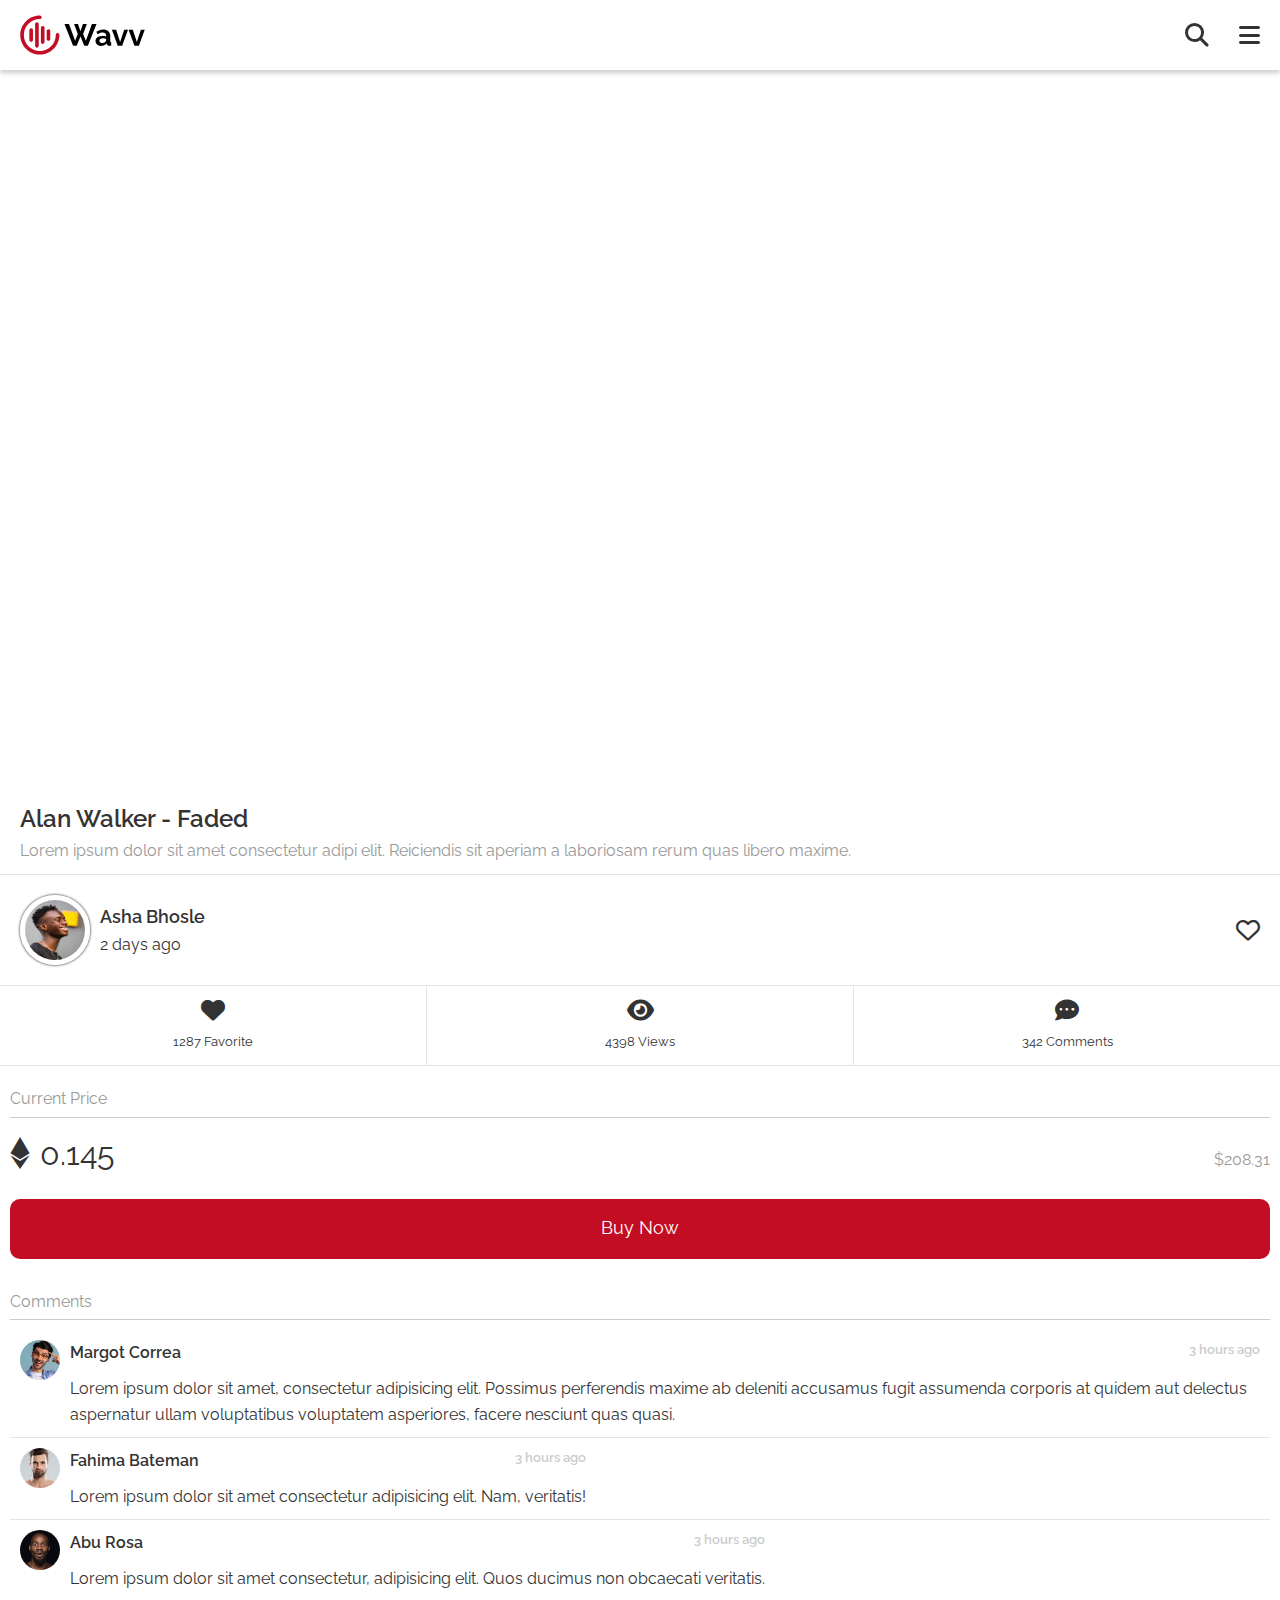
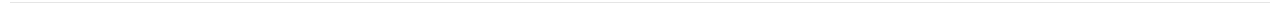
==== content.html @ c04524f1 "copy basic file" ====
<!DOCTYPE html>
<html lang="en">
<head>
  <meta charset="UTF-8">
  <meta http-equiv="X-UA-Compatible" content="IE=edge">
  <meta name="viewport" content="width=device-width, initial-scale=1.0">
  <link rel="preconnect" href="https://fonts.googleapis.com">
  <link rel="preconnect" href="https://fonts.gstatic.com" crossorigin>
  <link href="https://fonts.googleapis.com/css2?family=Raleway:wght@400;700;900&display=swap" rel="stylesheet">
  <link rel="stylesheet" href="https://cdnjs.cloudflare.com/ajax/libs/font-awesome/6.1.1/css/all.min.css">
  <link rel="stylesheet" href="css/style.css">
  <link rel="icon" type="image/x-icon" href="favicon.svg">
  <title>Wavv - Demo Page</title>
</head>
<body>
  
  <header>
    <a href="index.html"><img src="img/logo.svg" alt=""></a>
    <i class="fa-solid fa-magnifying-glass"></i>
    <i class="fa-solid fa-bars"></i>
  </header>

  <div class="content-video">
    <iframe src="https://www.youtube.com/embed/CpJNJ5SI6Gs" title="YouTube video player" frameborder="0" allow="accelerometer; autoplay; clipboard-write; encrypted-media; gyroscope; picture-in-picture" allowfullscreen></iframe>
  </div>

  <main class="content">
    
    <div class="con-title">
      <h2>Alan Walker - Faded</h2>
      <p>Lorem ipsum dolor sit amet consectetur adipi elit. Reiciendis sit aperiam a laboriosam rerum quas libero maxime.</p>
    </div>

    <div class="con-user">
      <img src="img/head3.jpg" alt="">
      <div>
        <h3>Asha Bhosle</h3>
        <span>2 days ago</span>
      </div>
      <i class="fa-regular fa-heart"></i>
    </div>

    <ul class="con-btns">
      <li><a href="javascript:;">
        <i class="fa-solid fa-heart"></i>
        <b>1287 Favorite</b>
      </a>
    </li>
      <li><a href="javascript:;">
        <i class="fa-solid fa-eye"></i>
        <b>4398 Views</b>
      </a>
    </li>
      <li><a href="javascript:;">
        <i class="fa-solid fa-comment-dots"></i>
        <b>342 Comments</b>
      </a>
    </li>
    </ul>

    <div class="con-price">
      <h2 class="block-title">Current Price</h2>
      <i class="fa-brands fa-ethereum"></i>
      <p>0.145</p>
      <span>$208.31</span>
    </div>

    <button class="con-buy">Buy Now</button>

    <div class="comments"><!--comments-->

      <h2 class="block-title">Comments</h2>

      <!-- item block -->
      <div class="com-item">
        <img src="img/head1.jpg" alt="">
        <div>
          <h3>Margot Correa<span>3 hours ago</span></h3>
          <p>Lorem ipsum dolor sit amet, consectetur adipisicing elit. Possimus perferendis maxime ab deleniti accusamus fugit assumenda corporis at quidem aut delectus aspernatur ullam voluptatibus voluptatem asperiores, facere nesciunt quas quasi.</p>
        </div>
      </div>

      <div class="com-item">
        <img src="img/head2.jpg" alt="">
        <div>
          <h3>Fahima Bateman<span>3 hours ago</span></h3>
          <p>Lorem ipsum dolor sit amet consectetur adipisicing elit. Nam, veritatis!</p>
        </div>
      </div>

      <div class="com-item">
        <img src="img/head4.jpg" alt="">
        <div>
          <h3>Abu Rosa<span>3 hours ago</span></h3>
          <p>Lorem ipsum dolor sit amet consectetur, adipisicing elit. Quos ducimus non obcaecati veritatis.</p>
        </div>
      </div>


    </div><!--comments end-->

  </main>

</body>
</html>
---- css/style.css ----
@import url('reset.css');

body{
  font-family: 'Raleway', sans-serif;
  font-size: 16px;
  color: #333;
  line-height: 1.6;
}

*{
  box-sizing: border-box;
}

input, textarea, button{
  font-family: 'Raleway', sans-serif;
  font-size: 16px;
  line-height: 1.6;
}

:root{
  --pri-color: #c30d22;
}

.block-title{
  color: #999;
  border-bottom: 1px solid #ccc;
  padding-bottom: 5px;
  margin-bottom: 10px;
}

.add-new{
  position: fixed;
  display: flex;
  align-items: center;
  justify-content: center;
  text-decoration: none;
  width: 60px;
  height: 60px;
  right: 30px;
  bottom: 50px;
  line-height: 1;
  font-size: 32px;
  z-index: 100;
  background-color: var(--pri-color);
  color: white;
  border-radius: 50%;
}

/* ------------------- Header ------------------- */
header{
  width: 100%;
  height: 70px;
  background-color: #fff;
  position: fixed;
  left: 0;
  top: 0;
  display: flex;
  align-items: center;
  padding: 0 20px;
  box-shadow: 0 3px 5px rgba(0,0,0,.2);
  z-index: 9999;
}

header img{
  display: block;
  height: 40px;
}

header i{
  font-size: 24px;
}

header i:first-of-type{
  margin-left: auto;
  margin-right: 30px;
}

/* ------------------- Main ------------------- */
main{
  padding: 10px;
  margin-top: 70px;
}

.event-ad{
  display: flex;
  flex-direction: column;
  justify-content: flex-end;
  height: 250px;
  position: relative;
  color: white;
  background-image: linear-gradient(rgba(0,0,0,.7), transparent), url(../img/event.jpg);
  background-size: cover;
  text-decoration: none;
  padding: 20px;
  margin-bottom: 20px;
}

.event-ad i{
  position: absolute;
  right: 20px;
  top: 20px;
  color: white;
  font-size: 24px;
  text-shadow: 0 0 3px black;
  opacity: .5;
}

.event-ad h3{
  font-size: 24px;
  font-weight: 600;
  text-shadow: 0 0 3px black;
}

.event-ad p{
  font-size: 13px;
}

/* ------------------- Top Albums ------------------- */
.top-albums{
  margin-bottom: 20px;
}

.top-albums ul{
  display: flex;
  flex-wrap: wrap;
  justify-content: space-between;
}

.top-albums li{
  flex-basis: calc(50% - 5px);
  margin-bottom: 10px;
}

.top-albums a{
  text-decoration: none;
  color: #333;
  display: flex;
  border: 1px solid #e5e5e5;
  padding: 5px;
  align-items: center;
  font-size: 13px;
}

.top-albums img{
  width: 20px;
  border-radius: 50%;
  margin-right: 10px;
}

.top-albums a:hover{
  background-color: var(--pri-color);
  color: white;
  border-color: var(--pri-color);
}

/* ------------------- List Items ------------------- */
.item{
  border: 1px solid #e5e5e5;
  border-radius: 10px;
  overflow: hidden;
  margin-bottom: 20px;
  background-color: #fff;
}

.item a{
  display: block;
  text-decoration: none;
  color: #333;
}

.item-cover{
  position: relative;
}

.item-cover i{
  position: absolute;
  font-size: 62px;
  color: var(--pri-color);
  left: 50%;
  top: 50%;
  transform: translate(-50%, -50%);
  text-shadow: 0 0 3px rgba(0,0,0,.5);
}

.item-cover img{
  display: block;
  width: 100%;
}

.item h2{
  margin: 10px;
  padding-bottom: 10px;
  font-size: 24px;
  font-weight: 600;
  border-bottom: 1px solid #e5e5e5;
}

.item-user{
  padding: 10px;
  display: flex;
  align-items: center;
}

.item-user img{
  width: 30px;
  border-radius: 50%;
  margin-right: 10px;
}

.item-user h3{
  font-weight: 600;
}

.item-user span{
  margin-left: auto;
  color: #ccc;
  font-size: 13px;
}

.item-des{
  padding: 10px;
}

.item-des p{
  color: #999;
}

/* ============================== Content Page =================================== */
.content{
  margin-top: 0;
  padding: 0;
}

.content-video{
  width: 100%;
  aspect-ratio: 16 / 9;
  margin-top: 70px;
}

.content-video iframe{
  display: block;
  width: 100%;
  height: 100%;
}

/* title */
.con-title{
  border-bottom: 1px solid #e5e5e5;
  padding: 10px 20px;
}

.con-title h2{
  font-size: 24px;
  font-weight: 600;
}

.con-title p{
  color: #999;
}

/* user */
.con-user{
  padding: 20px;
  display: flex;
  align-items: center;
  border-bottom: 1px solid #e5e5e5;
}

.con-user img{
  width: 60px;
  height: 60px;
  border-radius: 50%;
  margin-right: 10px;
  border: 5px solid white;
  box-shadow: 0 0 3px black;
  box-sizing: content-box;
}

.con-user h3{
  font-size: 18px;
  font-weight: 600;
}

.con-user span{
  line-height: 1;
}

.con-user i{
  margin-left: auto;
  font-size: 24px;
}

/* btn list */
.con-btns{
  display: flex;
  border-bottom: 1px solid #e5e5e5;
  height: 80px;
  margin-bottom: 20px;
}

.con-btns li{
  flex-basis: 0;
  flex-grow: 1;
  display: flex;
}

.con-btns li:not(:last-child){
  border-right: 1px solid #e5e5e5;
}

.con-btns a{
  flex-grow: 1;
  color: #333;
  text-decoration: none;
  display: flex;
  flex-direction: column;
  align-items: center;
  justify-content: center;
}

.con-btns i{
  font-size: 24px;
  margin-bottom: 10px;
}

.con-btns b{
  font-size: 13px;
}

/* Current Price */
.con-price{
  padding: 0 10px;
  display: flex;
  flex-wrap: wrap;
  align-items: baseline;
  margin-bottom: 20px;
}

.con-price h2{
  flex-basis: 100%;
}

.con-price i{
  font-size: 32px;
  margin-right: 10px;
}

.con-price p{
  font-size: 32px;
  margin-right: 10px;
}

.con-price span{
  color: #999;
  margin-left: auto;
}

/* buy button */
.con-buy{
  background-color: var(--pri-color);
  border: 0;
  color: white;
  font-size: 18px;
  border-radius: 10px;
  display: block;
  width: calc(100% - 20px);
  height: 60px;
  margin: 0 auto 20px;
}

/* Comments */
.comments{
  padding: 10px;
}

.com-item{
  display: flex;
  align-items: flex-start;
  border-bottom: 1px solid #e5e5e5;
  padding: 10px;
}

.com-item img{
  width: 40px;
  border-radius: 50%;
  margin-right: 10px;
}

.com-item div{}

.com-item h3{
  font-weight: 600;
  margin-bottom: 10px;
}

.com-item span{
  color: #ccc;
  font-size: 13px;
  float: right;
}

.com-item p{}

/* ============================== Upload Page =================================== */
.upload{
  margin-top: 80px;
}

/* File upload */
.file-upload-block{
  display: flex;
  justify-content: space-between;
  margin-bottom: 20px;
}

.file-upload-btn{
  display: block;
  width: 40%;
  height: 40px;
  background-color: var(--pri-color);
  color: white;
  border-radius: 5px;
  text-align: center;
  line-height: 40px;
}

.file-upload-block p{
  width: calc(60% - 10px);
  height: 40px;
  line-height: 40px;
  color: #ccc;
  white-space: nowrap;
  overflow: hidden;
  text-overflow: ellipsis;
}

/* Image upload */
.img-upload-block{
  margin-bottom: 20px;
}

.img-upload{
  display: flex;
  align-items: center;
  justify-content: center;
  height: 200px;
  border: 1px dashed #e5e5e5;
  background-color: #f6f6f6;
  text-align: center;
  line-height: 200px;
  color: #999;
}

.img-upload img{
  max-width: 100%;
  max-height: 100%;
}

/* Description */
.des-block{
  margin-bottom: 20px;
}

.des-title{
  display: block;
  width: 100%;
  height: 40px;
  border: 1px solid #ccc;
  border-radius: 5px;
  font-size: 18px;
  padding-left: 10px;
  margin-bottom: 10px;
}

.des-block textarea{
  display: block;
  width: 100%;
  height: 100px;
  border: 1px solid #ccc;
  border-radius: 5px;
  resize: none;
  padding: 10px;
}

.des-block ::placeholder{
  color: #ccc;
}

/* Price */
.upload-price{
  display: flex;
  align-items: center;
  margin-bottom: 20px;
}

.upload-price i{
  font-size: 24px;
  margin-right: 10px;
}

.upload-price input{
  width: 200px;
  flex-grow: 1;
  height: 40px;
  border: 1px solid #ccc;
  border-radius: 5px;
  padding-left: 10px;
}

.upload-price span{
  color: #999;
  margin-left: 20px;
}

.upload-submit{
  background-color: var(--pri-color);
  color: white;
  width: 100%;
  height: 60px;
  border: 0;
  border-radius: 10px;
  margin-top: 20px;
}

/* Send Button */
.upload-submit i{
  margin-right: 10px;
}
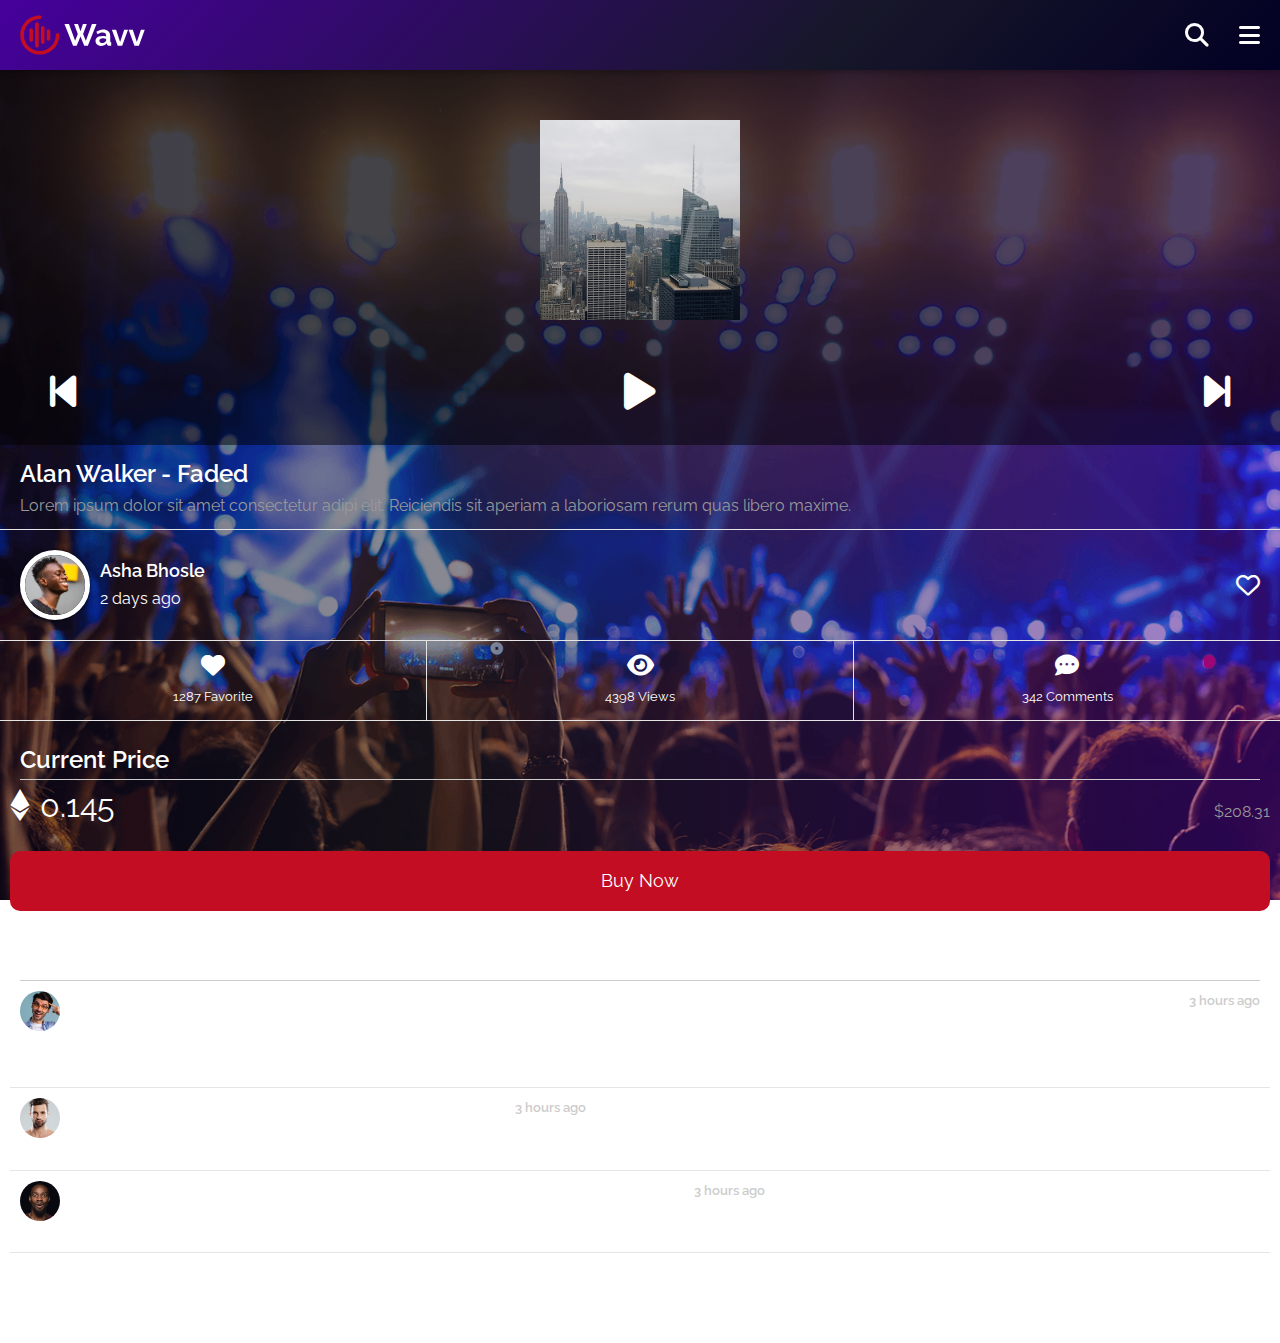
==== commit 6efb1049: "edit content page" ====
--- a/content.html
+++ b/content.html
@@ -15,13 +15,18 @@
 <body>
   
   <header>
-    <a href="index.html"><img src="img/logo.svg" alt=""></a>
+    <a href="index.html"><img src="img/logo_white.svg" alt=""></a>
     <i class="fa-solid fa-magnifying-glass"></i>
     <i class="fa-solid fa-bars"></i>
   </header>
 
   <div class="content-video">
-    <iframe src="https://www.youtube.com/embed/CpJNJ5SI6Gs" title="YouTube video player" frameborder="0" allow="accelerometer; autoplay; clipboard-write; encrypted-media; gyroscope; picture-in-picture" allowfullscreen></iframe>
+    <img src="img/top8.jpg" alt="">
+    <ul>
+      <li><i class="fa-solid fa-backward-step"></i></li>
+      <li><i class="fa-solid fa-play"></i></li>
+      <li><i class="fa-solid fa-forward-step"></i></li>
+    </ul>
   </div>
 
   <main class="content">
--- a/css/style.css
+++ b/css/style.css
@@ -3,12 +3,21 @@
 body{
   font-family: 'Raleway', sans-serif;
   font-size: 16px;
-  color: #333;
+  color: #fff;
   line-height: 1.6;
+  background: url(../img/html_bg.png), linear-gradient(90deg, rgba(2,0,36,1) 0%, rgba(23,23,42,1) 35%, rgba(70,0,156,1) 100%);
+  background-size: cover;
+  background-position: center 0;
+  background-attachment: fixed;
 }
 
 *{
   box-sizing: border-box;
+}
+
+a{
+  color: white;
+  text-decoration: none;
 }
 
 input, textarea, button{
@@ -22,10 +31,10 @@
 }
 
 .block-title{
-  color: #999;
   border-bottom: 1px solid #ccc;
-  padding-bottom: 5px;
-  margin-bottom: 10px;
+  font-size: 24px;
+  margin: 0 10px;
+  font-weight: 600;
 }
 
 .add-new{
@@ -50,7 +59,7 @@
 header{
   width: 100%;
   height: 70px;
-  background-color: #fff;
+  background: linear-gradient(-45deg, rgba(2,0,36,1) 0%, rgba(23,23,42,1) 35%, rgba(70,0,156,1) 100%);
   position: fixed;
   left: 0;
   top: 0;
@@ -75,10 +84,65 @@
   margin-right: 30px;
 }
 
+/* ------------------- Player ------------------- */
+.player{
+  background-color: #fff;
+  background-image: linear-gradient(#fff 0%, #fff 80%, #e5e5e5 100%);
+  border-radius: 10px;
+  color: #333;
+  display: flex;
+  padding: 10px;
+  align-items: center;
+  position: fixed;
+  bottom: -80px;
+  left: 10px;
+  z-index: 100;
+  width: calc(100vw - 20px);
+  box-shadow: 0 0 5px 3px rgba(0,0,0,.5);
+  transition: .5s;
+}
+
+.player-cover{
+  width: 50px;
+  margin-right: 20px;
+}
+
+.player-wave{
+  margin-left: auto;
+  display: flex;
+}
+
+.player-wave img{
+  height: 30px;
+}
+
+.player-wave img:first-child{
+  margin-right: -5px;
+}
+
+.player-info{}
+
+.player-info h3{
+  font-weight: 600;
+}
+
+.player-info p{
+  font-size: 13px;
+  color: #999;
+}
+
+.player i{
+  font-size: 32px;
+  margin-left: 10px;
+}
+
+
+
+
 /* ------------------- Main ------------------- */
 main{
-  padding: 10px;
-  margin-top: 70px;
+  margin-top: 80px;
+  padding-bottom: 80px;
 }
 
 .event-ad{
@@ -92,7 +156,7 @@
   background-size: cover;
   text-decoration: none;
   padding: 20px;
-  margin-bottom: 20px;
+  margin: 0 10px 20px;
 }
 
 .event-ad i{
@@ -115,133 +179,141 @@
   font-size: 13px;
 }
 
-/* ------------------- Top Albums ------------------- */
-.top-albums{
-  margin-bottom: 20px;
-}
-
-.top-albums ul{
-  display: flex;
-  flex-wrap: wrap;
-  justify-content: space-between;
-}
-
-.top-albums li{
-  flex-basis: calc(50% - 5px);
-  margin-bottom: 10px;
-}
-
-.top-albums a{
-  text-decoration: none;
-  color: #333;
-  display: flex;
-  border: 1px solid #e5e5e5;
-  padding: 5px;
-  align-items: center;
-  font-size: 13px;
-}
-
-.top-albums img{
-  width: 20px;
-  border-radius: 50%;
-  margin-right: 10px;
-}
-
-.top-albums a:hover{
-  background-color: var(--pri-color);
-  color: white;
-  border-color: var(--pri-color);
-}
-
-/* ------------------- List Items ------------------- */
-.item{
-  border: 1px solid #e5e5e5;
-  border-radius: 10px;
-  overflow: hidden;
-  margin-bottom: 20px;
-  background-color: #fff;
-}
-
-.item a{
-  display: block;
-  text-decoration: none;
-  color: #333;
-}
-
-.item-cover{
+/* ------------------- List 1 style ------------------- */
+.list1{
+  display: flex;
+  padding: 20px;
+  max-width: 100%;
+  overflow: auto;
+  margin-bottom: 20px;
+}
+
+.list1::-webkit-scrollbar{
+  display: none;
+}
+
+.list1 li{
+  margin-right: 20px;
+}
+
+.list1 a{
+  display: block;
   position: relative;
 }
 
-.item-cover i{
+.list1 i{
+  font-size: 42px;
   position: absolute;
-  font-size: 62px;
-  color: var(--pri-color);
   left: 50%;
   top: 50%;
   transform: translate(-50%, -50%);
-  text-shadow: 0 0 3px rgba(0,0,0,.5);
-}
-
-.item-cover img{
-  display: block;
-  width: 100%;
-}
-
-.item h2{
-  margin: 10px;
-  padding-bottom: 10px;
-  font-size: 24px;
+  color: var(--pri-color);
+  text-shadow: 0 0 3px black;
+}
+
+.list1 img{
+  display: block;
+  width: 150px;
+  border-radius: 50%;
+  margin-bottom: 5px;
+}
+
+.list1 h3{
+  text-align: center;
+}
+
+/* ------------------- List 2 style ------------------- */
+.list2{
+  display: flex;
+  padding: 20px;
+  max-width: 100%;
+  overflow: auto;
+  margin-bottom: 20px;
+}
+
+.list2::-webkit-scrollbar{
+  display: none;
+}
+
+.list2 li{
+  margin-right: 20px;
+}
+
+.list2 a{
+  display: block;
+  position: relative;
+  background-color: #fff;
+  border: 3px solid white;
+}
+
+.list2 h3{
+  color: #333;
   font-weight: 600;
-  border-bottom: 1px solid #e5e5e5;
-}
-
-.item-user{
-  padding: 10px;
-  display: flex;
-  align-items: center;
-}
-
-.item-user img{
-  width: 30px;
+}
+
+.list2 p{
+  color: #999;
+  font-size: 13px;
+  text-align: center;
+}
+
+.list2 i{
+  font-size: 42px;
+  position: absolute;
+  left: 50%;
+  top: 50%;
+  transform: translate(-50%, -50%);
+  color: var(--pri-color);
+  text-shadow: 0 0 3px black;
+}
+
+.list2 img{
+  display: block;
+  width: 150px;
   border-radius: 50%;
-  margin-right: 10px;
-}
-
-.item-user h3{
-  font-weight: 600;
-}
-
-.item-user span{
-  margin-left: auto;
-  color: #ccc;
-  font-size: 13px;
-}
-
-.item-des{
-  padding: 10px;
-}
-
-.item-des p{
-  color: #999;
-}
+}
+
+.list2 h3{
+  text-align: center;
+}
+
+.square-image img{
+  border-radius: 0;
+}
+
+
+
+
 
 /* ============================== Content Page =================================== */
 .content{
   margin-top: 0;
-  padding: 0;
 }
 
 .content-video{
-  width: 100%;
-  aspect-ratio: 16 / 9;
+  background-color: rgba(0,0,0,.5);
+  padding: 50px 0 30px;
   margin-top: 70px;
 }
 
-.content-video iframe{
-  display: block;
-  width: 100%;
-  height: 100%;
-}
+.content-video img{
+  display: block;
+  width: 200px;
+  margin: 0 auto;
+}
+
+.content-video ul{
+  display: flex;
+  justify-content: space-between;
+  padding: 50px 50px 0;
+}
+
+.content-video li{}
+
+.content-video i{
+  font-size: 42px;
+}
+
 
 /* title */
 .con-title{
@@ -310,7 +382,7 @@
 
 .con-btns a{
   flex-grow: 1;
-  color: #333;
+  color: #fff;
   text-decoration: none;
   display: flex;
   flex-direction: column;
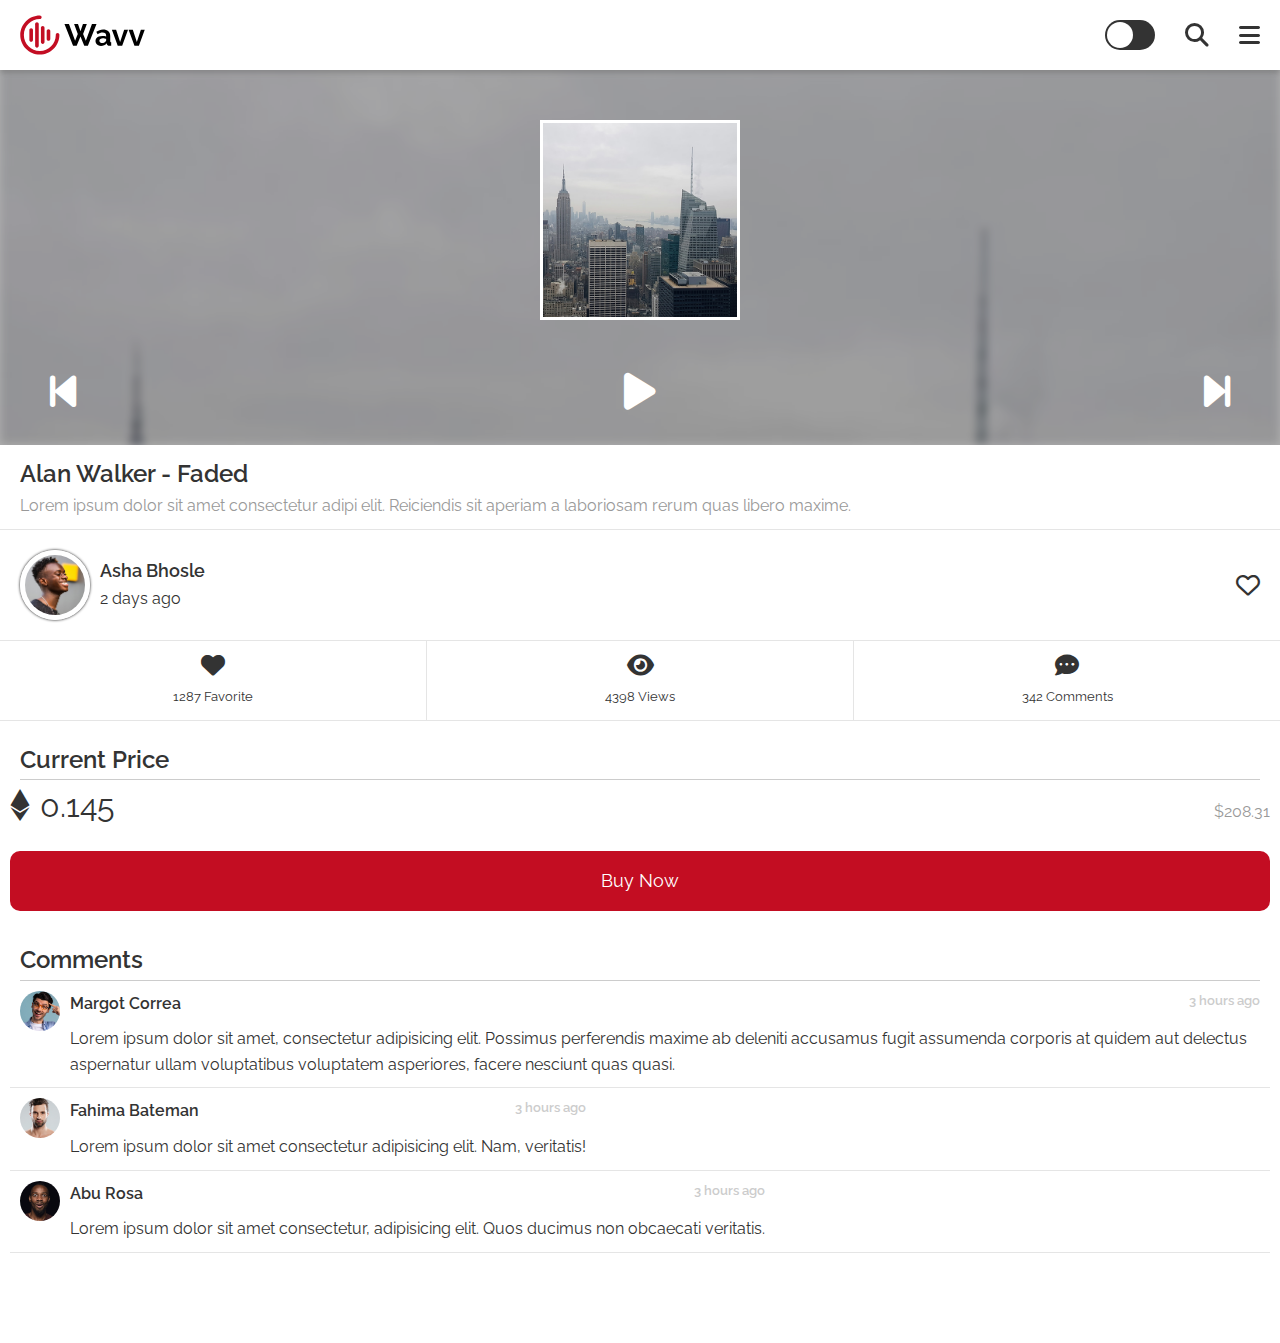
==== commit 08d9ed5d: "edit to white" ====
--- a/content.html
+++ b/content.html
@@ -15,7 +15,8 @@
 <body>
   
   <header>
-    <a href="index.html"><img src="img/logo_white.svg" alt=""></a>
+    <a href="index.html"><img src="img/logo.svg" alt=""></a>
+    <p class="mode"><b></b></p>
     <i class="fa-solid fa-magnifying-glass"></i>
     <i class="fa-solid fa-bars"></i>
   </header>
@@ -27,6 +28,7 @@
       <li><i class="fa-solid fa-play"></i></li>
       <li><i class="fa-solid fa-forward-step"></i></li>
     </ul>
+    <div class="video-bg"></div>
   </div>
 
   <main class="content">
@@ -106,5 +108,8 @@
 
   </main>
 
+
+<script src="https://ajax.googleapis.com/ajax/libs/jquery/3.6.0/jquery.min.js"></script>
+<script src="js/script.js"></script>
 </body>
 </html>--- a/css/style.css
+++ b/css/style.css
@@ -3,12 +3,8 @@
 body{
   font-family: 'Raleway', sans-serif;
   font-size: 16px;
-  color: #fff;
+  color: #333;
   line-height: 1.6;
-  background: url(../img/html_bg.png), linear-gradient(90deg, rgba(2,0,36,1) 0%, rgba(23,23,42,1) 35%, rgba(70,0,156,1) 100%);
-  background-size: cover;
-  background-position: center 0;
-  background-attachment: fixed;
 }
 
 *{
@@ -16,7 +12,7 @@
 }
 
 a{
-  color: white;
+  color: #333;
   text-decoration: none;
 }
 
@@ -59,7 +55,7 @@
 header{
   width: 100%;
   height: 70px;
-  background: linear-gradient(-45deg, rgba(2,0,36,1) 0%, rgba(23,23,42,1) 35%, rgba(70,0,156,1) 100%);
+  background-color: #fff;
   position: fixed;
   left: 0;
   top: 0;
@@ -75,12 +71,34 @@
   height: 40px;
 }
 
+header .mode{
+  margin-left: auto;
+  margin-right: 30px;
+  width: 50px;
+  height: 30px;
+  background-color: #333;
+  border-radius: 20px;
+  position: relative;
+  transition: .5s;
+}
+
+header .mode b{
+  display: block;
+  width: 26px;
+  height: 26px;
+  background-color: #fff;
+  border-radius: 50%;
+  position: absolute;
+  left: 2px;
+  top: 2px;
+  transition: .5s;
+}
+
 header i{
   font-size: 24px;
 }
 
 header i:first-of-type{
-  margin-left: auto;
   margin-right: 30px;
 }
 
@@ -98,7 +116,7 @@
   left: 10px;
   z-index: 100;
   width: calc(100vw - 20px);
-  box-shadow: 0 0 5px 3px rgba(0,0,0,.5);
+  box-shadow: 0 0 5px rgba(0,0,0,.5);
   transition: .5s;
 }
 
@@ -242,19 +260,18 @@
 .list2 a{
   display: block;
   position: relative;
-  background-color: #fff;
-  border: 3px solid white;
 }
 
 .list2 h3{
-  color: #333;
   font-weight: 600;
+  text-align: center;
 }
 
 .list2 p{
   color: #999;
   font-size: 13px;
   text-align: center;
+  line-height: 1;
 }
 
 .list2 i{
@@ -262,7 +279,7 @@
   position: absolute;
   left: 50%;
   top: 50%;
-  transform: translate(-50%, -50%);
+  transform: translate(-50%, -100%);
   color: var(--pri-color);
   text-shadow: 0 0 3px black;
 }
@@ -271,10 +288,6 @@
   display: block;
   width: 150px;
   border-radius: 50%;
-}
-
-.list2 h3{
-  text-align: center;
 }
 
 .square-image img{
@@ -291,21 +304,37 @@
 }
 
 .content-video{
-  background-color: rgba(0,0,0,.5);
+  background-color: rgba(0,0,0,.3);
   padding: 50px 0 30px;
   margin-top: 70px;
+  position: relative;
+  overflow: hidden;
+}
+
+.video-bg{
+  background-image: url(../img/top8.jpg);
+  filter: blur(5px);
+  width: 100%;
+  height: 100%;
+  position: absolute;
+  left: 0;
+  top: 0;
+  z-index: -1;
+  background-size: cover;
 }
 
 .content-video img{
   display: block;
   width: 200px;
   margin: 0 auto;
+  border: 3px solid white;
 }
 
 .content-video ul{
   display: flex;
   justify-content: space-between;
   padding: 50px 50px 0;
+  color: white;
 }
 
 .content-video li{}
@@ -382,7 +411,6 @@
 
 .con-btns a{
   flex-grow: 1;
-  color: #fff;
   text-decoration: none;
   display: flex;
   flex-direction: column;
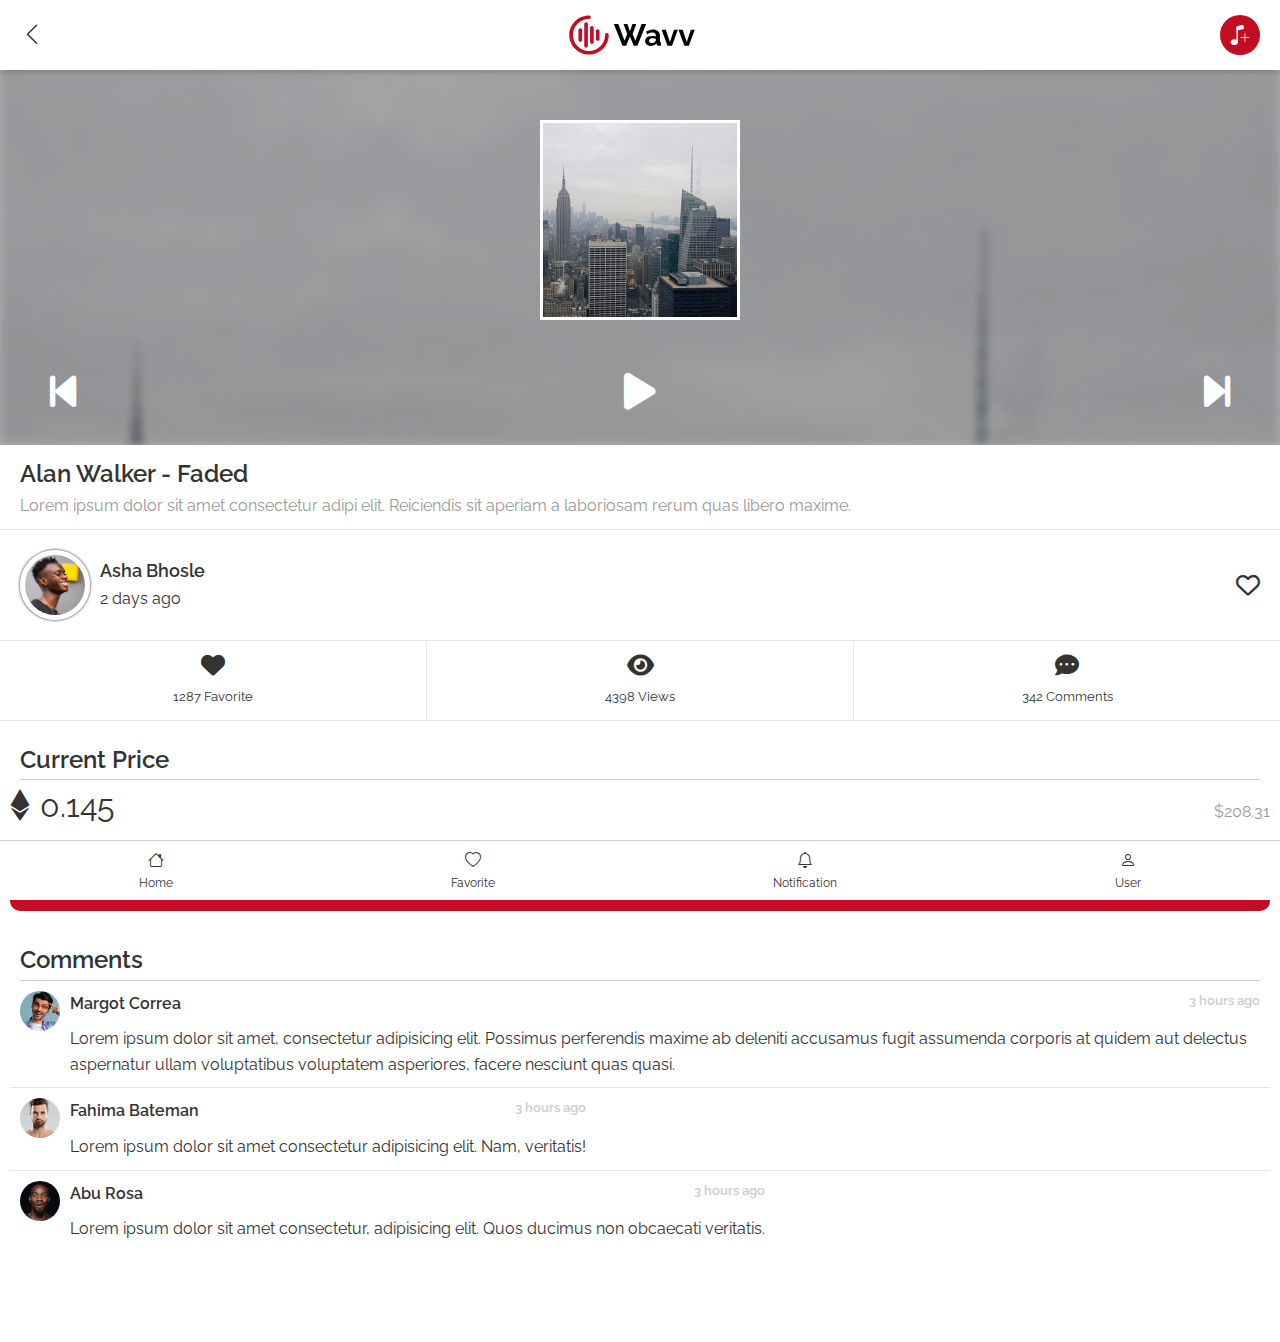
==== commit ef5986df: "add upload page" ====
--- a/content.html
+++ b/content.html
@@ -8,18 +8,29 @@
   <link rel="preconnect" href="https://fonts.gstatic.com" crossorigin>
   <link href="https://fonts.googleapis.com/css2?family=Raleway:wght@400;700;900&display=swap" rel="stylesheet">
   <link rel="stylesheet" href="https://cdnjs.cloudflare.com/ajax/libs/font-awesome/6.1.1/css/all.min.css">
+  <link rel="stylesheet" href="https://cdn.jsdelivr.net/npm/bootstrap-icons@1.9.1/font/bootstrap-icons.css">
   <link rel="stylesheet" href="css/style.css">
   <link rel="icon" type="image/x-icon" href="favicon.svg">
   <title>Wavv - Demo Page</title>
 </head>
 <body>
   
-  <header>
-    <a href="index.html"><img src="img/logo.svg" alt=""></a>
-    <p class="mode"><b></b></p>
-    <i class="fa-solid fa-magnifying-glass"></i>
-    <i class="fa-solid fa-bars"></i>
+  <header class="top">
+    <i class="bi bi-chevron-left"></i>
+    <a href="index.html" class="top-logo"><img src="img/logo.svg" alt=""></a>
+    <!-- <p class="mode"><b></b></p> -->
+    <a href="upload.html" class="top-upload"><img src="img/music-add.svg" alt=""></a>
+    <!-- <i class="fa-solid fa-bars"></i> -->
   </header>
+
+  <nav>
+    <ul>
+      <li><i class="bi bi-house"></i><span>Home</span></li>
+      <li><i class="bi bi-heart"></i><span>Favorite</span></li>
+      <li><i class="bi bi-bell"></i><span>Notification</span></li>
+      <li><i class="bi bi-person"></i><span>User</span></li>
+    </ul>
+  </nav>
 
   <div class="content-video">
     <img src="img/top8.jpg" alt="">
--- a/css/style.css
+++ b/css/style.css
@@ -33,26 +33,8 @@
   font-weight: 600;
 }
 
-.add-new{
-  position: fixed;
-  display: flex;
-  align-items: center;
-  justify-content: center;
-  text-decoration: none;
-  width: 60px;
-  height: 60px;
-  right: 30px;
-  bottom: 50px;
-  line-height: 1;
-  font-size: 32px;
-  z-index: 100;
-  background-color: var(--pri-color);
-  color: white;
-  border-radius: 50%;
-}
-
 /* ------------------- Header ------------------- */
-header{
+.top{
   width: 100%;
   height: 70px;
   background-color: #fff;
@@ -61,17 +43,32 @@
   top: 0;
   display: flex;
   align-items: center;
+  justify-content: space-between;
   padding: 0 20px;
   box-shadow: 0 3px 5px rgba(0,0,0,.2);
   z-index: 9999;
 }
 
-header img{
+.top .top-logo img{
   display: block;
   height: 40px;
 }
 
-header .mode{
+.top .top-upload{
+  display: flex;
+  align-items: center;
+  justify-content: center;
+  width: 40px;
+  height: 40px;
+  background-color: var(--pri-color);
+  border-radius: 50%;
+}
+
+.top .top-upload img{
+  width: 20px;
+}
+
+.top .mode{
   margin-left: auto;
   margin-right: 30px;
   width: 50px;
@@ -82,7 +79,7 @@
   transition: .5s;
 }
 
-header .mode b{
+.top .mode b{
   display: block;
   width: 26px;
   height: 26px;
@@ -94,12 +91,39 @@
   transition: .5s;
 }
 
-header i{
-  font-size: 24px;
-}
-
-header i:first-of-type{
-  margin-right: 30px;
+.top i{
+  font-size: 24px;
+}
+
+.top i:first-of-type{}
+
+/* ------------------- Navigator ------------------- */
+nav{
+  height: 60px;
+  background-color: #fff;
+  border-top: 1px solid #ccc;
+  position: fixed;
+  left: 0;
+  bottom: 0;
+  width: 100%;
+  z-index: 200;
+}
+
+nav ul{
+  display: flex;
+}
+
+nav li{
+  text-align: center;
+  flex-grow: 1;
+  padding-top: 7px;
+}
+
+nav i{}
+
+nav span{
+  font-size: 12px;
+  display: block;
 }
 
 /* ------------------- Player ------------------- */
@@ -155,6 +179,237 @@
 }
 
 
+/* ------------------- Home Page ------------------- */
+.home-body{
+  height: 100vh;
+  display: flex;
+  flex-direction: column;
+  align-items: center;
+  justify-content: center;
+}
+
+.home-logo{
+  width: 30vw;
+  margin-bottom: 20px;
+  margin-top: 30px;
+  animation: hlogo .5s .5s forwards;
+  opacity: 0;
+}
+
+@keyframes hlogo {
+  0%{ transform: translateY(0px); opacity: 0;}
+  100%{ transform: translateY(-30px); opacity: 1;}
+}
+
+.home-subtitle{
+  color: var(--pri-color);
+  margin-bottom: 30px;
+  animation: hstt .5s 1s forwards;
+  opacity: 0;
+}
+
+@keyframes hstt {
+  0%{ transform: translateY(0px); opacity: 0;}
+  100%{ transform: translateY(-30px); opacity: 1;}
+}
+
+.home-body a{
+  width: 100%;
+  line-height: 150px;
+  font-size: 24px;
+  background-size: contain;
+  background-repeat: no-repeat;
+  margin-bottom: 10px;
+  animation: hbtn .5s 1.5s forwards;
+  opacity: 0;
+}
+
+.home-btn_creator{
+  background-image: url('../img/home_img1.png');
+  background-position: right 0;
+  background-color: #f7d9da;
+  padding-left: 20px;
+}
+
+.home-btn_listen{
+  background-image: url('../img/home_img2.png');
+  background-color: #ffe287;
+  text-align: right;
+  padding-right: 20px;
+  filter: grayscale(1);
+}
+
+.home-body a:hover{
+  filter: grayscale(0);
+}
+
+@keyframes hbtn {
+  0%{ transform: translateY(0px); opacity: 0;}
+  100%{ transform: translateY(-30px); opacity: 1;}
+}
+
+
+
+/* ------------------- Sign up ------------------- */
+.sign-logo{
+  text-align: center;
+  padding: 50px 0;
+}
+
+.sign-logo img{
+  height: 40px;
+}
+
+.sign-title{
+  text-align: center;
+  font-size: 32px;
+  margin-bottom: 30px;
+}
+
+.sign-social{
+  display: flex;
+  flex-direction: column;
+  align-items: center;
+  margin-bottom: 20px;
+}
+
+.sign-social a{
+  display: block;
+  width: 300px;
+  height: 50px;
+  line-height: 50px;
+  margin-bottom: 10px;
+  border-radius: 5px;
+  text-align: center;
+  position: relative;
+}
+
+.sign-social i{
+  position: absolute;
+  left: 15px;
+  top: 0;
+  bottom: 0;
+  margin: auto;
+}
+
+.sign-social_fb{
+  background-color: #4267B2;
+  color: white;
+}
+
+.sign-social_go{
+  background-color: #DB4437;
+  color: white;
+}
+
+.sign-or{
+  text-align: center;
+  color: #999;
+  margin: 0 50px;
+  margin-bottom: 30px;
+  position: relative;
+}
+
+.sign-or:before, .sign-or:after{
+  content: '';
+  display: block;
+  width: 100px;
+  height: 1px;
+  background-color: #ccc;
+  position: absolute;
+}
+
+.sign-or:before{
+  left: 0;
+  top: 0;
+  bottom: 0;
+  margin: auto;
+}
+
+.sign-or:after{
+  right: 0;
+  top: 0;
+  bottom: 0;
+  margin: auto;
+}
+
+.sign-other{
+  margin: 0 50px;
+  margin-bottom: 50px;
+}
+
+.sign-other p{
+  font-size: 13px;
+  color: #999;
+}
+
+.sign-other input{
+  display: block;
+  width: 100%;
+  height: 40px;
+  border: 1px solid #ccc;
+  margin-bottom: 20px;
+  padding-left: 10px;
+  border-radius: 5px;
+}
+
+.sign-btn{
+  display: block;
+  width: 200px;
+  line-height: 50px;
+  text-align: center;
+  background-color: var(--pri-color);
+  color: white;
+  border-radius: 50px;
+  margin: 0 auto;
+  margin-bottom: 50px;
+}
+
+/* ------------------- Sign up Information ------------------- */
+.sign-info{
+  margin: 0 50px;
+  margin-bottom: 50px;
+}
+
+.sign-info p{
+  font-size: 13px;
+  color: #999;
+}
+
+.sign-info div{
+  display: flex;
+  justify-content: space-between;
+}
+
+.sign-info input[type='text']{
+  width: 100%;
+  height: 40px;
+  border: 1px solid #ccc;
+  margin-bottom: 20px;
+  padding-left: 10px;
+  border-radius: 5px;
+}
+
+.sign-info .sign-birth{
+  width: 30% !important;
+}
+
+.sign-info input[type='radio']{
+  margin-bottom: 30px;
+}
+
+.sign-info input[type='radio']:nth-of-type(4){
+  margin-left: 30px;
+}
+
+.sign-info textarea{
+  width: 100%;
+  height: 100px;
+  border: 1px solid #ccc;
+  border-radius: 5px;
+  padding: 10px;
+  resize: none;
+}
 
 
 /* ------------------- Main ------------------- */
@@ -476,8 +731,11 @@
 .com-item{
   display: flex;
   align-items: flex-start;
+  padding: 10px;
+}
+
+.com-item:not(:last-child){
   border-bottom: 1px solid #e5e5e5;
-  padding: 10px;
 }
 
 .com-item img{
@@ -502,8 +760,28 @@
 .com-item p{}
 
 /* ============================== Upload Page =================================== */
+.upload-top{
+  width: 100%;
+  height: 70px;
+  background-color: #fff;
+  position: fixed;
+  left: 0;
+  top: 0;
+  display: flex;
+  align-items: center;
+  justify-content: space-between;
+  padding: 0 20px;
+  box-shadow: 0 3px 5px rgba(0,0,0,.2);
+  z-index: 9999;
+}
+
+.upload-top h1{
+  font-size: 24px;
+}
+
 .upload{
   margin-top: 80px;
+  padding: 20px;
 }
 
 /* File upload */
@@ -511,6 +789,7 @@
   display: flex;
   justify-content: space-between;
   margin-bottom: 20px;
+  margin-top: 10px;
 }
 
 .file-upload-btn{
@@ -547,7 +826,6 @@
   border: 1px dashed #e5e5e5;
   background-color: #f6f6f6;
   text-align: center;
-  line-height: 200px;
   color: #999;
 }
 
@@ -556,89 +834,89 @@
   max-height: 100%;
 }
 
-/* Description */
-.des-block{
-  margin-bottom: 20px;
-}
-
-.des-title{
+/* copyright */
+.up-copyright{
+  padding-top: 10px;
+}
+
+.up-copyright p{
+  font-size: 14px;
+}
+
+.up-sptage{
+  padding-top: 10px;
+}
+
+.up-sptage p{
+  font-size: 14px;
+  margin-bottom: 10px;
+}
+
+.up-stage_ans{
+  display: flex;
+  justify-content: space-between;
+  margin-bottom: 20px;
+}
+
+.up-stage_ans li{
+  flex-basis: 49%;
+}
+
+.up-stage_ans button{
+  width: 100%;
+  height: 40px;
+  border: 0;
+  background-color: #ccc;
+  color: white;
+  border-radius: 5px;
+}
+
+.up-stage_ans i{
+  margin-right: 5px;
+  font-size: 24px;
+  vertical-align: middle;
+}
+
+.up-sptage input{
   display: block;
   width: 100%;
   height: 40px;
   border: 1px solid #ccc;
+  margin-bottom: 20px;
+  padding-left: 10px;
   border-radius: 5px;
-  font-size: 18px;
-  padding-left: 10px;
-  margin-bottom: 10px;
-}
-
-.des-block textarea{
-  display: block;
-  width: 100%;
-  height: 100px;
-  border: 1px solid #ccc;
-  border-radius: 5px;
-  resize: none;
-  padding: 10px;
-}
-
-.des-block ::placeholder{
+}
+
+.up-stage_social{
+  display: flex;
+  justify-content: center;
+  margin-bottom: 30px;
+}
+
+.up-stage_social li{
+  margin-right: 20px;
+}
+
+.up-stage_social i{
+  font-size: 24px;
   color: #ccc;
 }
 
-/* Price */
-.upload-price{
-  display: flex;
-  align-items: center;
-  margin-bottom: 20px;
-}
-
-.upload-price i{
-  font-size: 24px;
-  margin-right: 10px;
-}
-
-.upload-price input{
-  width: 200px;
-  flex-grow: 1;
-  height: 40px;
-  border: 1px solid #ccc;
-  border-radius: 5px;
-  padding-left: 10px;
-}
-
-.upload-price span{
-  color: #999;
-  margin-left: 20px;
-}
-
-.upload-submit{
+.up-social_add{
+  color: var(--pri-color) !important;
+}
+
+.up-upload-btn{
+  display: block;
+  margin: 0 auto;
   background-color: var(--pri-color);
+  border: 0;
+  font-size: 24px;
+  width: 80%;
+  height: 50px;
+  border-radius: 50px;
   color: white;
-  width: 100%;
-  height: 60px;
-  border: 0;
-  border-radius: 10px;
-  margin-top: 20px;
-}
-
-/* Send Button */
-.upload-submit i{
-  margin-right: 10px;
-}
-
-
-
-
-
-
-
-
-
-
-
-
-
-
-
-
+}
+
+
+
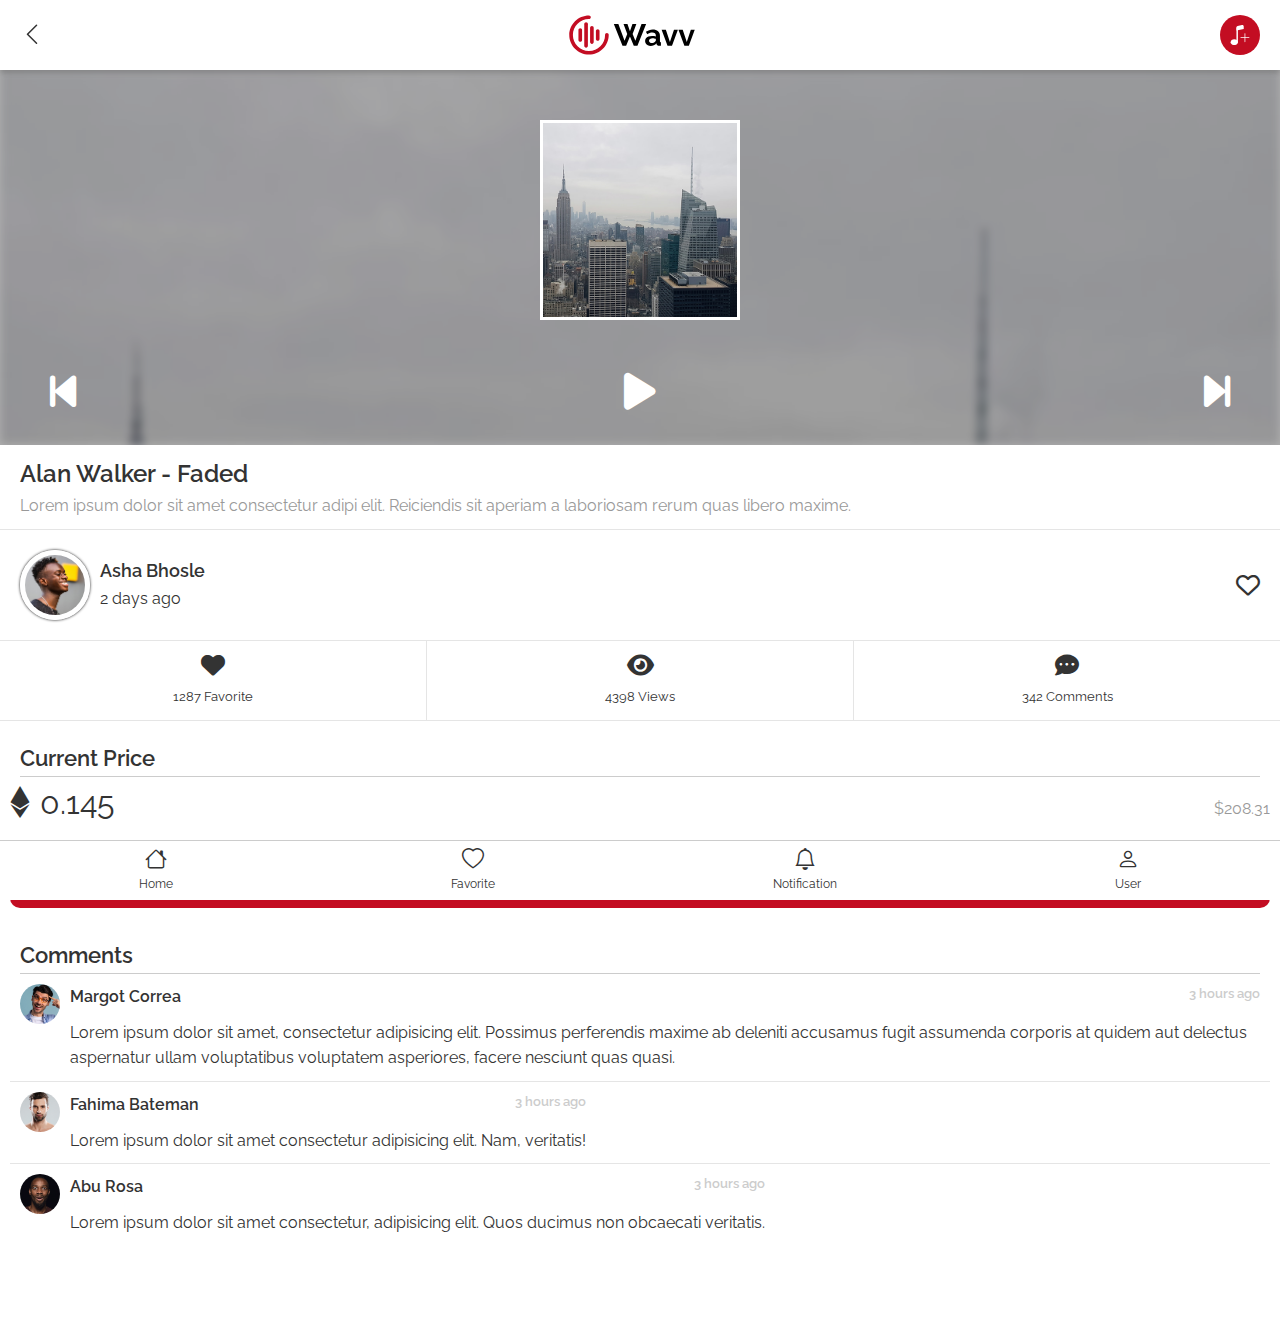
==== commit 41d603ff: "adj." ====
--- a/content.html
+++ b/content.html
@@ -16,7 +16,7 @@
 <body>
   
   <header class="top">
-    <i class="bi bi-chevron-left"></i>
+    <i class="bi bi-chevron-left back-main"></i>
     <a href="index.html" class="top-logo"><img src="img/logo.svg" alt=""></a>
     <!-- <p class="mode"><b></b></p> -->
     <a href="upload.html" class="top-upload"><img src="img/music-add.svg" alt=""></a>
--- a/css/style.css
+++ b/css/style.css
@@ -28,7 +28,7 @@
 
 .block-title{
   border-bottom: 1px solid #ccc;
-  font-size: 24px;
+  font-size: 22px;
   margin: 0 10px;
   font-weight: 600;
 }
@@ -119,7 +119,10 @@
   padding-top: 7px;
 }
 
-nav i{}
+nav i{
+  font-size: 22px;
+  line-height: 1;
+}
 
 nav span{
   font-size: 12px;
@@ -215,13 +218,24 @@
 
 .home-body a{
   width: 100%;
-  line-height: 150px;
-  font-size: 24px;
+  height: 150px;
+  font-size: 24px;
+  display: flex;
+  flex-direction: column;
+  justify-content: center;
   background-size: contain;
   background-repeat: no-repeat;
   margin-bottom: 10px;
+  line-height: 1;
   animation: hbtn .5s 1.5s forwards;
   opacity: 0;
+}
+
+.home-body span{
+  display: block;
+  font-size: 24px;
+  padding-left: 20px;
+  font-weight: 600;
 }
 
 .home-btn_creator{
@@ -237,6 +251,10 @@
   text-align: right;
   padding-right: 20px;
   filter: grayscale(1);
+}
+
+.home-btn_listen span{
+  padding-right: 20px;
 }
 
 .home-body a:hover{
@@ -775,6 +793,10 @@
   z-index: 9999;
 }
 
+.upload-top i{
+  font-size: 24px;
+}
+
 .upload-top h1{
   font-size: 24px;
 }
@@ -911,7 +933,7 @@
   margin: 0 auto;
   background-color: var(--pri-color);
   border: 0;
-  font-size: 24px;
+  font-size: 18px;
   width: 80%;
   height: 50px;
   border-radius: 50px;
